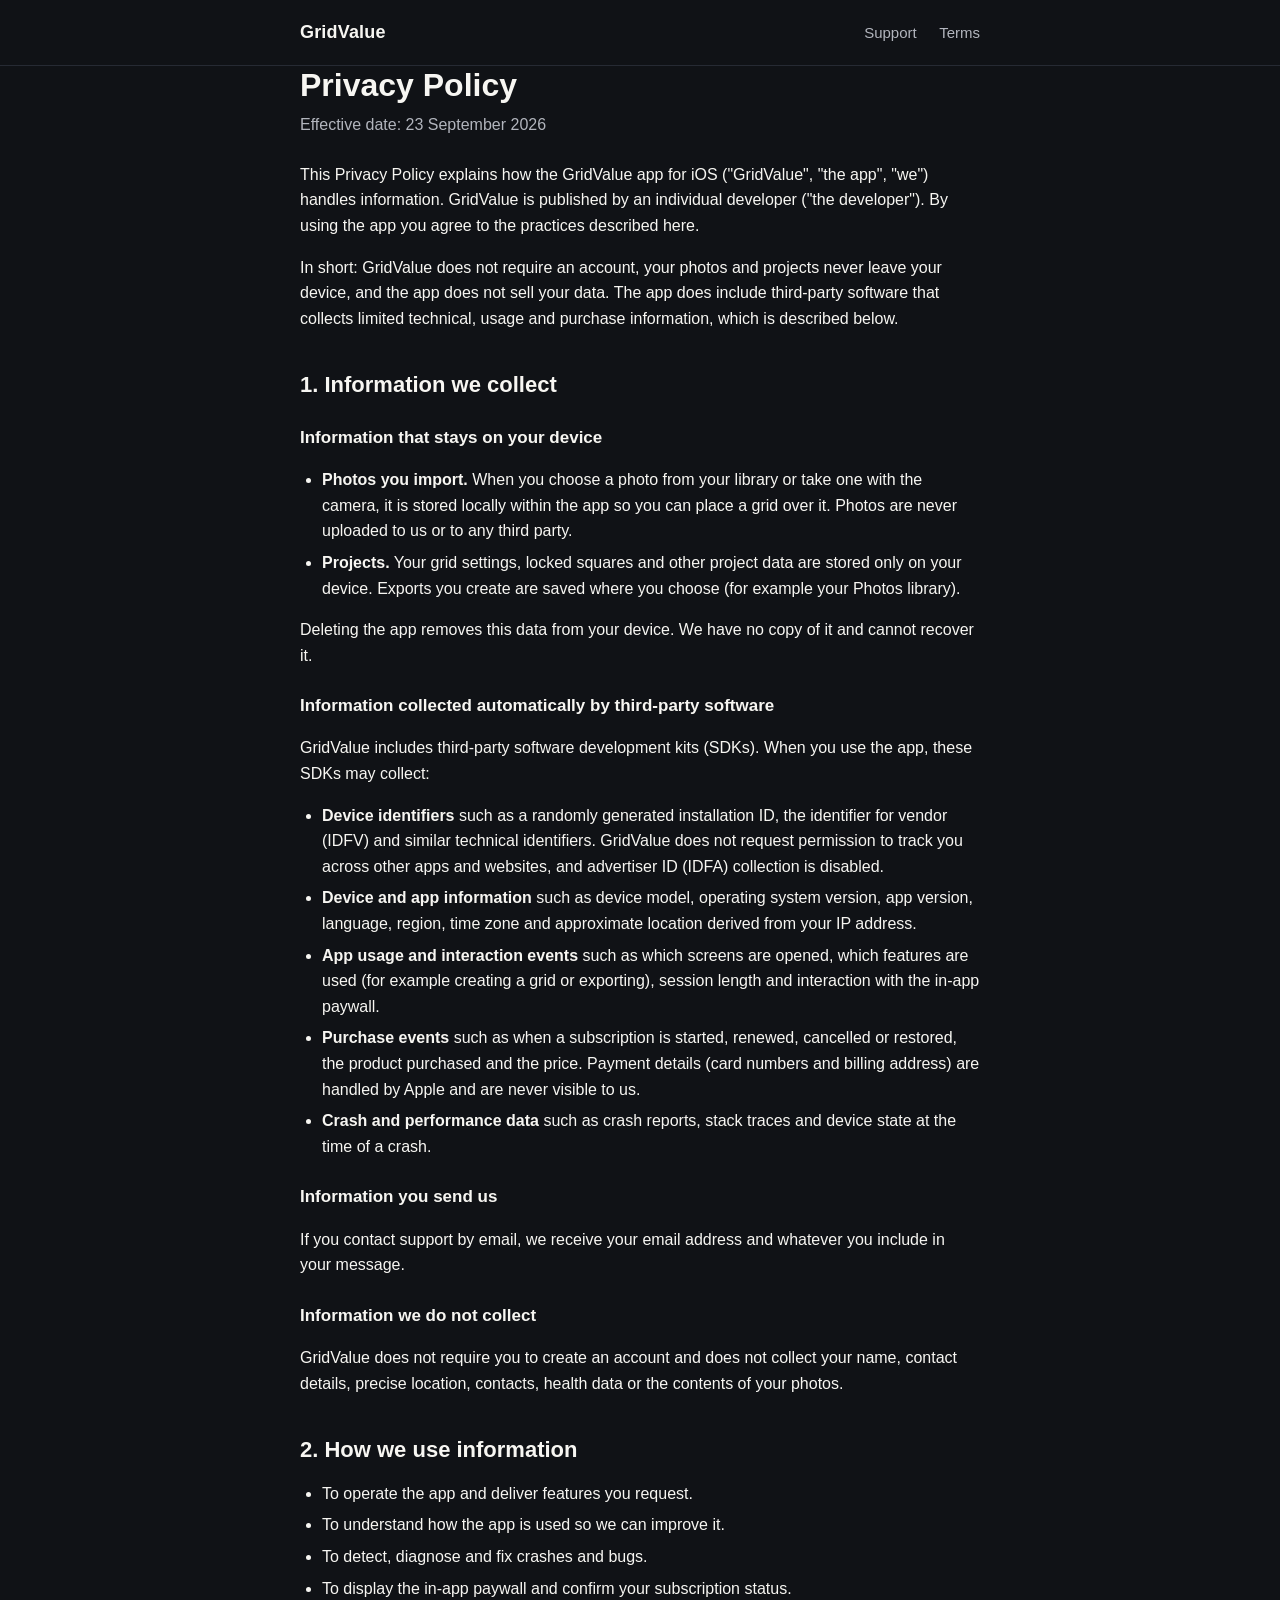
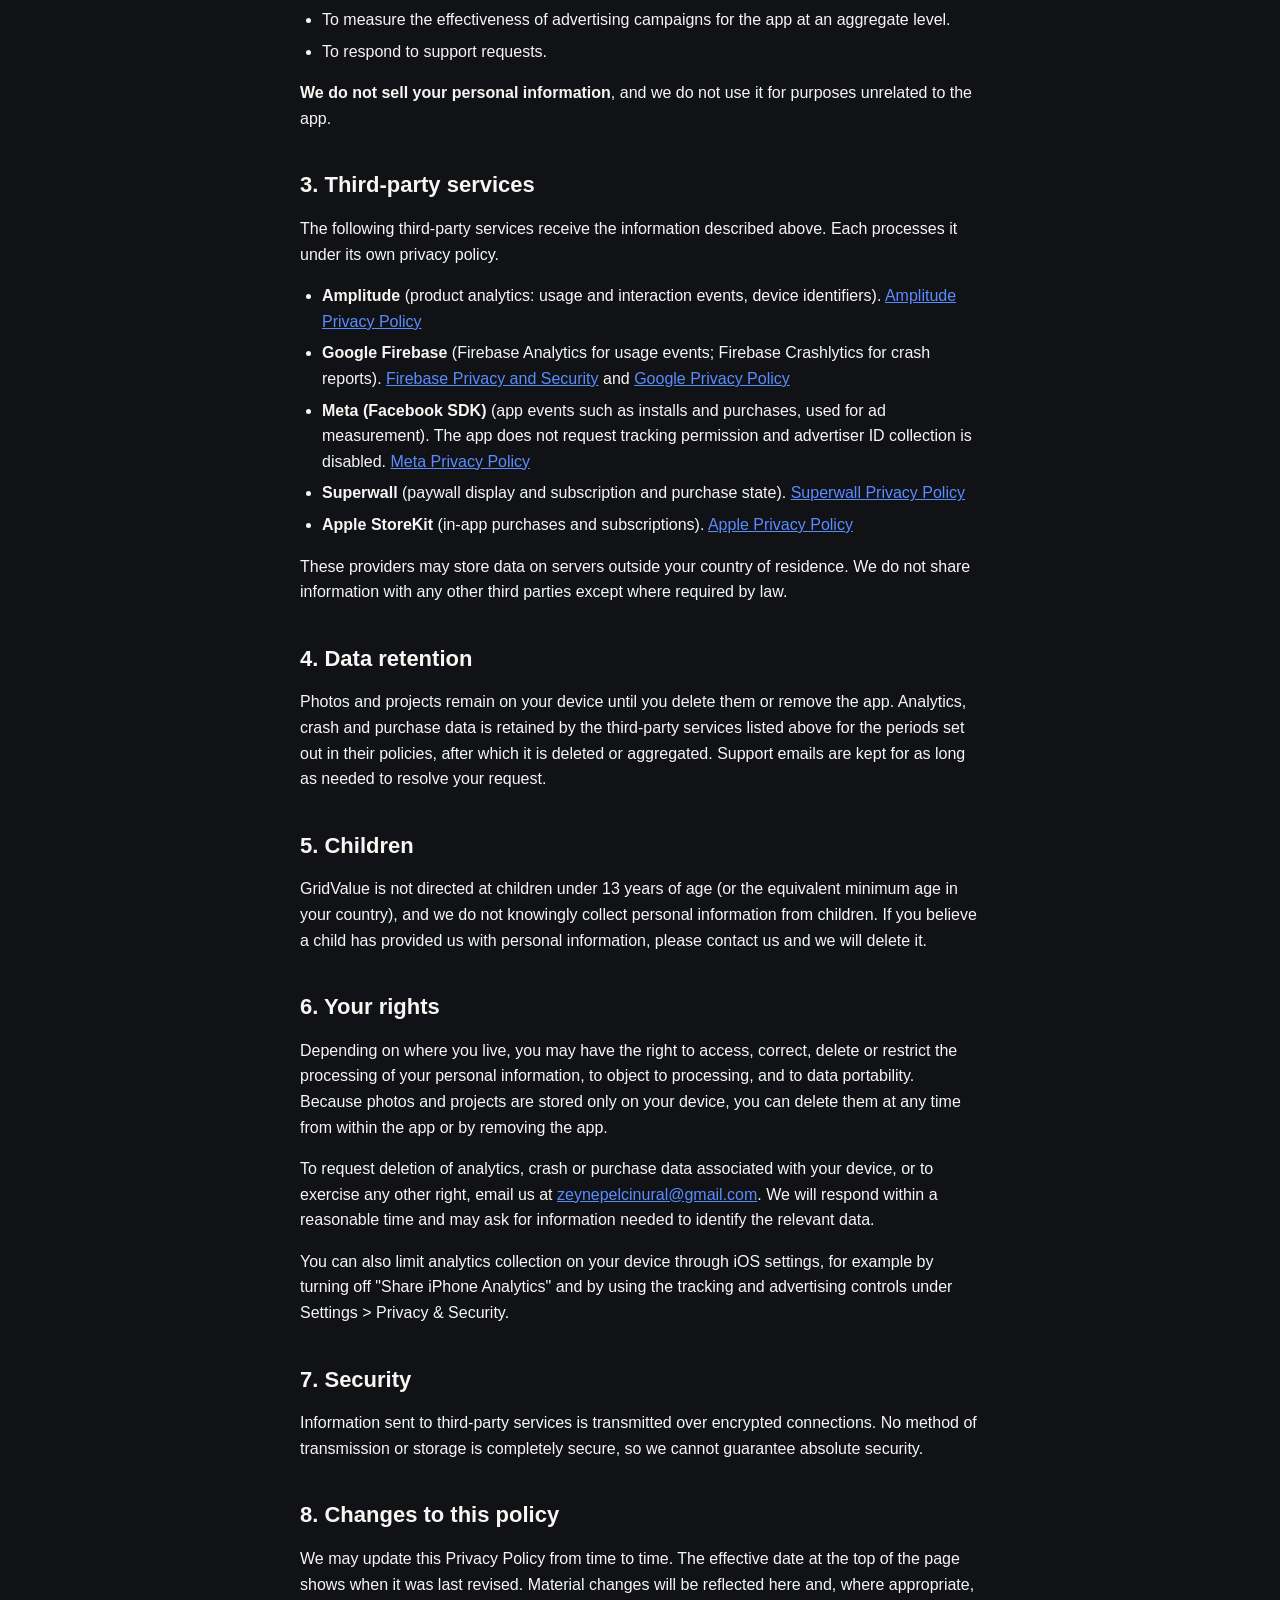
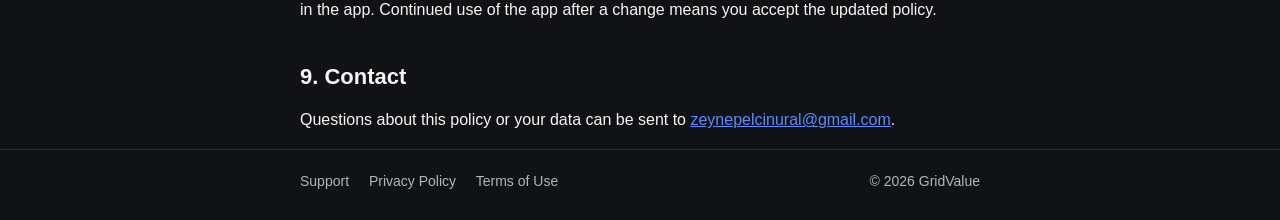
==== privacy.html @ 24b01eb4 "bug fixes and improvements" ====
<!DOCTYPE html>
<html lang="en">
<head>
  <meta charset="utf-8">
  <meta name="viewport" content="width=device-width, initial-scale=1">
  <title>GridValue · Privacy Policy</title>
  <meta name="description" content="Privacy Policy for the GridValue iOS app.">
  <link rel="stylesheet" href="styles.css">
</head>
<body>
  <header class="site">
    <div class="wrap">
      <a class="wordmark" href="index.html">GridValue</a>
      <nav>
        <a href="index.html">Support</a>
        <a href="terms.html">Terms</a>
      </nav>
    </div>
  </header>

  <main class="wrap">
    <h1>Privacy Policy</h1>
    <p class="meta">Effective date: 23 September 2026</p>

    <p>This Privacy Policy explains how the GridValue app for iOS ("GridValue", "the app", "we") handles information. GridValue is published by an individual developer ("the developer"). By using the app you agree to the practices described here.</p>

    <p>In short: GridValue does not require an account, your photos and projects never leave your device, and the app does not sell your data. The app does include third-party software that collects limited technical, usage and purchase information, which is described below.</p>

    <h2 id="collected">1. Information we collect</h2>

    <h3>Information that stays on your device</h3>
    <ul>
      <li><strong>Photos you import.</strong> When you choose a photo from your library or take one with the camera, it is stored locally within the app so you can place a grid over it. Photos are never uploaded to us or to any third party.</li>
      <li><strong>Projects.</strong> Your grid settings, locked squares and other project data are stored only on your device. Exports you create are saved where you choose (for example your Photos library).</li>
    </ul>
    <p>Deleting the app removes this data from your device. We have no copy of it and cannot recover it.</p>

    <h3>Information collected automatically by third-party software</h3>
    <p>GridValue includes third-party software development kits (SDKs). When you use the app, these SDKs may collect:</p>
    <ul>
      <li><strong>Device identifiers</strong> such as a randomly generated installation ID, the identifier for vendor (IDFV) and similar technical identifiers. GridValue does not request permission to track you across other apps and websites, and advertiser ID (IDFA) collection is disabled.</li>
      <li><strong>Device and app information</strong> such as device model, operating system version, app version, language, region, time zone and approximate location derived from your IP address.</li>
      <li><strong>App usage and interaction events</strong> such as which screens are opened, which features are used (for example creating a grid or exporting), session length and interaction with the in-app paywall.</li>
      <li><strong>Purchase events</strong> such as when a subscription is started, renewed, cancelled or restored, the product purchased and the price. Payment details (card numbers and billing address) are handled by Apple and are never visible to us.</li>
      <li><strong>Crash and performance data</strong> such as crash reports, stack traces and device state at the time of a crash.</li>
    </ul>

    <h3>Information you send us</h3>
    <p>If you contact support by email, we receive your email address and whatever you include in your message.</p>

    <h3>Information we do not collect</h3>
    <p>GridValue does not require you to create an account and does not collect your name, contact details, precise location, contacts, health data or the contents of your photos.</p>

    <h2 id="use">2. How we use information</h2>
    <ul>
      <li>To operate the app and deliver features you request.</li>
      <li>To understand how the app is used so we can improve it.</li>
      <li>To detect, diagnose and fix crashes and bugs.</li>
      <li>To display the in-app paywall and confirm your subscription status.</li>
      <li>To measure the effectiveness of advertising campaigns for the app at an aggregate level.</li>
      <li>To respond to support requests.</li>
    </ul>
    <p><strong>We do not sell your personal information</strong>, and we do not use it for purposes unrelated to the app.</p>

    <h2 id="third-parties">3. Third-party services</h2>
    <p>The following third-party services receive the information described above. Each processes it under its own privacy policy.</p>
    <ul>
      <li><strong>Amplitude</strong> (product analytics: usage and interaction events, device identifiers). <a href="https://amplitude.com/privacy" rel="noopener">Amplitude Privacy Policy</a></li>
      <li><strong>Google Firebase</strong> (Firebase Analytics for usage events; Firebase Crashlytics for crash reports). <a href="https://firebase.google.com/support/privacy" rel="noopener">Firebase Privacy and Security</a> and <a href="https://policies.google.com/privacy" rel="noopener">Google Privacy Policy</a></li>
      <li><strong>Meta (Facebook SDK)</strong> (app events such as installs and purchases, used for ad measurement). The app does not request tracking permission and advertiser ID collection is disabled. <a href="https://www.facebook.com/privacy/policy/" rel="noopener">Meta Privacy Policy</a></li>
      <li><strong>Superwall</strong> (paywall display and subscription and purchase state). <a href="https://superwall.com/privacy" rel="noopener">Superwall Privacy Policy</a></li>
      <li><strong>Apple StoreKit</strong> (in-app purchases and subscriptions). <a href="https://www.apple.com/legal/privacy/" rel="noopener">Apple Privacy Policy</a></li>
    </ul>
    <p>These providers may store data on servers outside your country of residence. We do not share information with any other third parties except where required by law.</p>

    <h2 id="retention">4. Data retention</h2>
    <p>Photos and projects remain on your device until you delete them or remove the app. Analytics, crash and purchase data is retained by the third-party services listed above for the periods set out in their policies, after which it is deleted or aggregated. Support emails are kept for as long as needed to resolve your request.</p>

    <h2 id="children">5. Children</h2>
    <p>GridValue is not directed at children under 13 years of age (or the equivalent minimum age in your country), and we do not knowingly collect personal information from children. If you believe a child has provided us with personal information, please contact us and we will delete it.</p>

    <h2 id="rights">6. Your rights</h2>
    <p>Depending on where you live, you may have the right to access, correct, delete or restrict the processing of your personal information, to object to processing, and to data portability. Because photos and projects are stored only on your device, you can delete them at any time from within the app or by removing the app.</p>
    <p>To request deletion of analytics, crash or purchase data associated with your device, or to exercise any other right, email us at <a href="mailto:zeynepelcinural@gmail.com?subject=GridValue%20privacy%20request">zeynepelcinural@gmail.com</a>. We will respond within a reasonable time and may ask for information needed to identify the relevant data.</p>
    <p>You can also limit analytics collection on your device through iOS settings, for example by turning off "Share iPhone Analytics" and by using the tracking and advertising controls under Settings &gt; Privacy &amp; Security.</p>

    <h2 id="security">7. Security</h2>
    <p>Information sent to third-party services is transmitted over encrypted connections. No method of transmission or storage is completely secure, so we cannot guarantee absolute security.</p>

    <h2 id="changes">8. Changes to this policy</h2>
    <p>We may update this Privacy Policy from time to time. The effective date at the top of the page shows when it was last revised. Material changes will be reflected here and, where appropriate, in the app. Continued use of the app after a change means you accept the updated policy.</p>

    <h2 id="contact">9. Contact</h2>
    <p>Questions about this policy or your data can be sent to <a href="mailto:zeynepelcinural@gmail.com?subject=GridValue%20privacy">zeynepelcinural@gmail.com</a>.</p>
  </main>

  <footer class="site">
    <div class="wrap">
      <div>
        <a href="index.html">Support</a>
        <a href="privacy.html">Privacy Policy</a>
        <a href="terms.html">Terms of Use</a>
      </div>
      <div>&copy; 2026 GridValue</div>
    </div>
  </footer>
</body>
</html>
---- styles.css ----
:root {
  --bg: #101216;
  --text: #F7F6F2;
  --muted: #B2B5BD;
  --accent: #5B8CFF;
  --line: #262A33;
}

* {
  box-sizing: border-box;
}

html {
  -webkit-text-size-adjust: 100%;
}

body {
  margin: 0;
  background: var(--bg);
  color: var(--text);
  font-family: -apple-system, BlinkMacSystemFont, "Segoe UI", Roboto, Helvetica, Arial, sans-serif;
  font-size: 16px;
  line-height: 1.6;
}

.wrap {
  max-width: 720px;
  margin: 0 auto;
  padding: 0 20px;
}

header.site {
  border-bottom: 1px solid var(--line);
}

header.site .wrap {
  display: flex;
  align-items: center;
  justify-content: space-between;
  padding-top: 18px;
  padding-bottom: 18px;
}

.wordmark {
  color: var(--text);
  text-decoration: none;
  font-weight: 700;
  font-size: 18px;
  letter-spacing: 0.01em;
}

.wordmark:hover {
  color: var(--accent);
}

header.site nav a {
  color: var(--muted);
  text-decoration: none;
  margin-left: 18px;
  font-size: 15px;
}

header.site nav a:hover {
  color: var(--accent);
}

main {
  padding: 32px 0 56px;
}

h1 {
  font-size: 32px;
  line-height: 1.2;
  margin: 0 0 8px;
}

h2 {
  font-size: 22px;
  line-height: 1.3;
  margin: 40px 0 12px;
}

h3 {
  font-size: 17px;
  margin: 24px 0 8px;
}

p, li {
  color: var(--text);
}

.meta {
  color: var(--muted);
  margin: 0 0 24px;
}

a {
  color: var(--accent);
}

a:hover {
  text-decoration: underline;
}

ul, ol {
  padding-left: 22px;
}

li + li {
  margin-top: 6px;
}

.faq details {
  border-top: 1px solid var(--line);
  padding: 12px 0;
}

.faq details:last-child {
  border-bottom: 1px solid var(--line);
}

.faq summary {
  cursor: pointer;
  font-weight: 600;
  list-style: none;
  display: flex;
  align-items: center;
  justify-content: space-between;
}

.faq summary::-webkit-details-marker {
  display: none;
}

.faq summary::after {
  content: "+";
  color: var(--muted);
  font-weight: 400;
  margin-left: 12px;
}

.faq details[open] summary::after {
  content: "\2212";
}

.faq details p, .faq details ol {
  color: var(--muted);
  margin: 10px 0 0;
}

.card {
  border: 1px solid var(--line);
  border-radius: 12px;
  padding: 18px 20px;
  margin: 16px 0;
}

.card p {
  margin: 0 0 8px;
}

.card p:last-child {
  margin-bottom: 0;
}

footer.site {
  border-top: 1px solid var(--line);
  color: var(--muted);
  font-size: 14px;
}

footer.site .wrap {
  display: flex;
  flex-wrap: wrap;
  gap: 8px 20px;
  align-items: center;
  justify-content: space-between;
  padding-top: 20px;
  padding-bottom: 28px;
}

footer.site a {
  color: var(--muted);
  text-decoration: none;
  margin-right: 16px;
}

footer.site a:last-child {
  margin-right: 0;
}

footer.site a:hover {
  color: var(--accent);
}

@media (max-width: 480px) {
  h1 {
    font-size: 26px;
  }

  h2 {
    font-size: 20px;
  }

  header.site nav a {
    margin-left: 12px;
    font-size: 14px;
  }

  main {
    padding-top: 24px;
  }
}
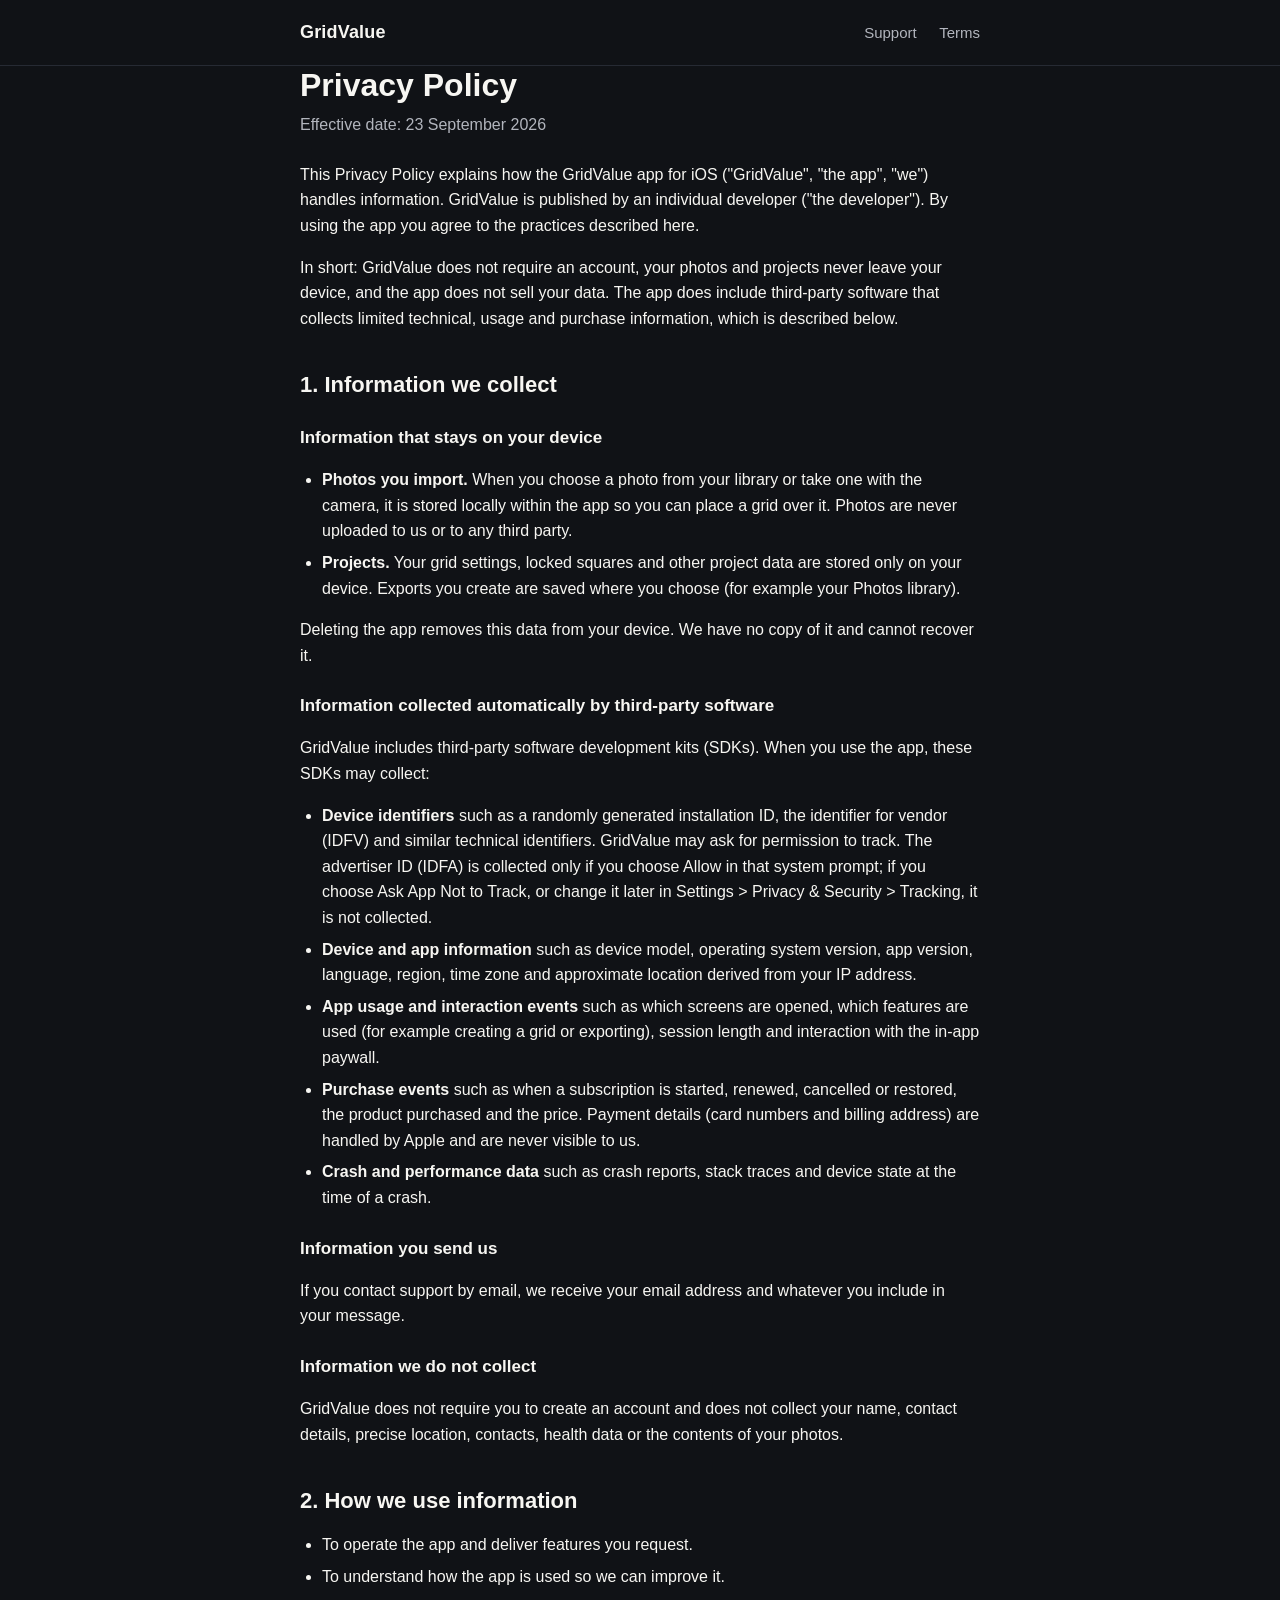
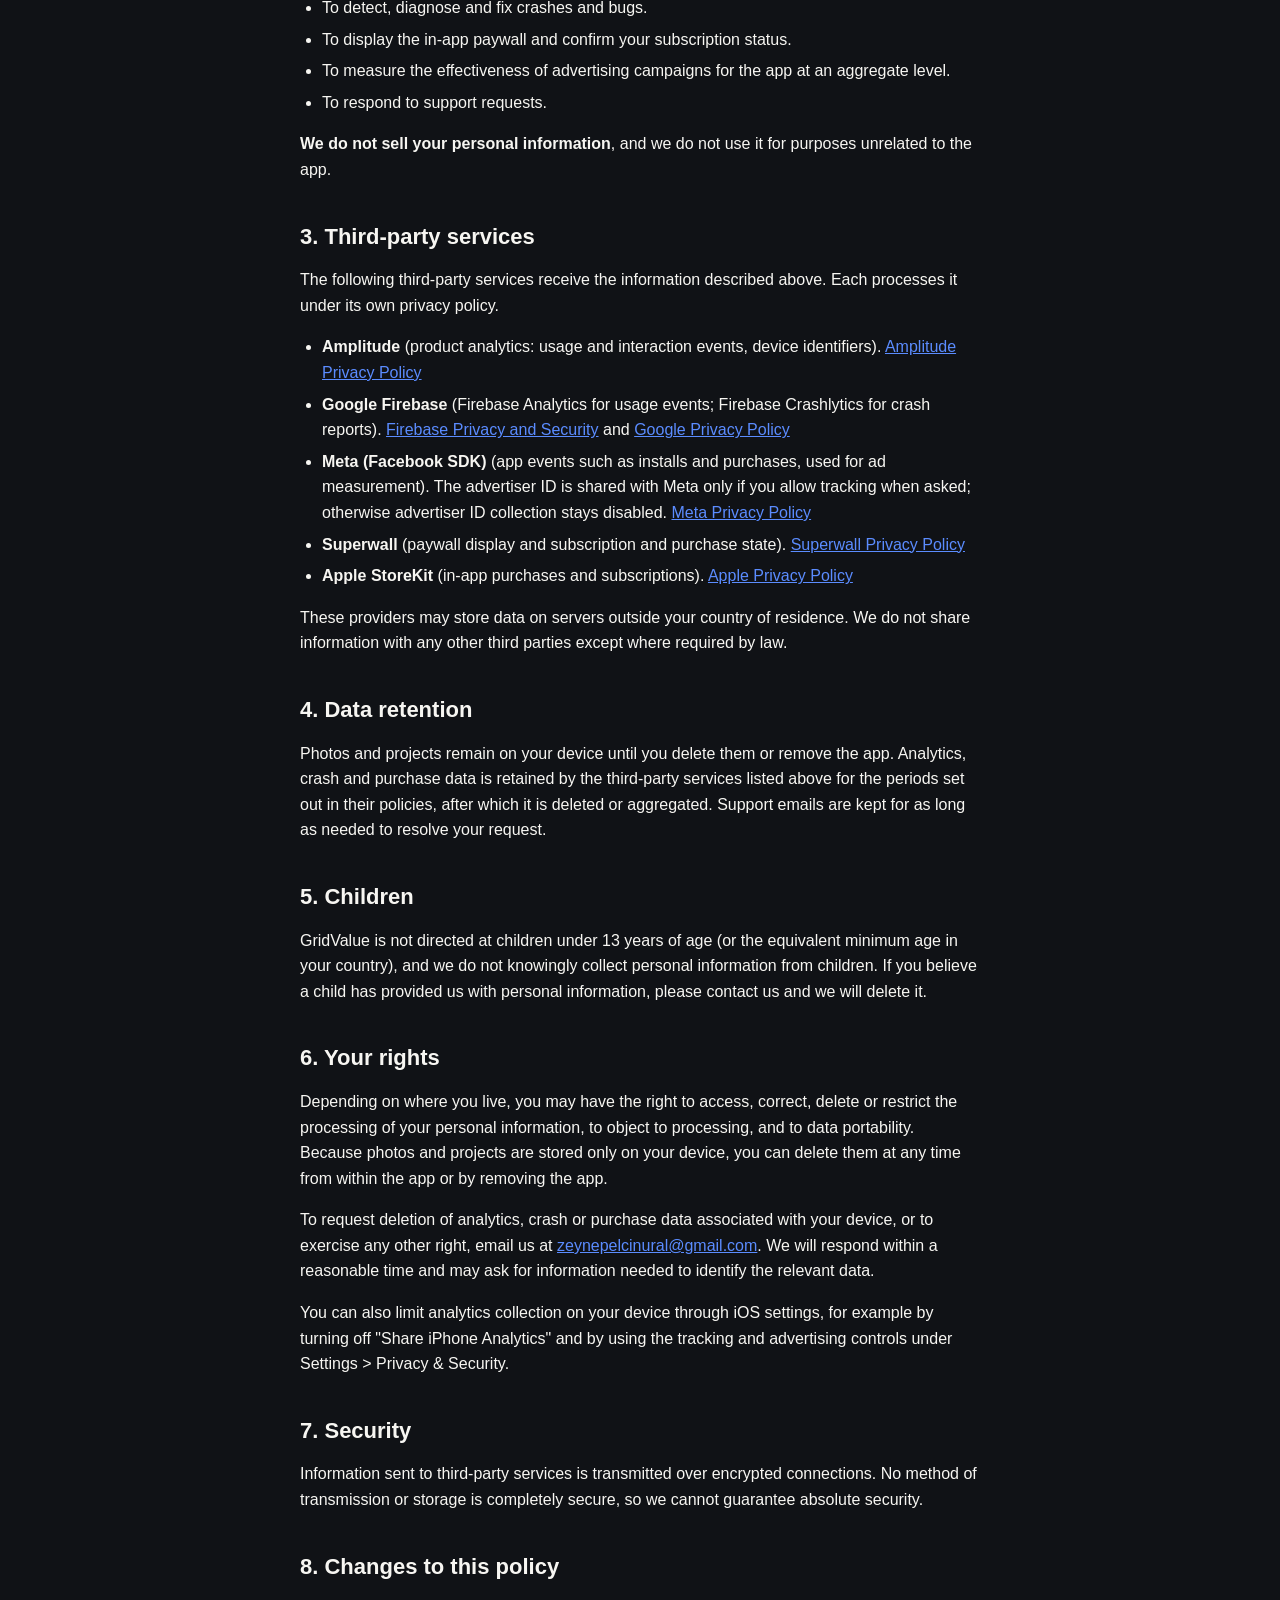
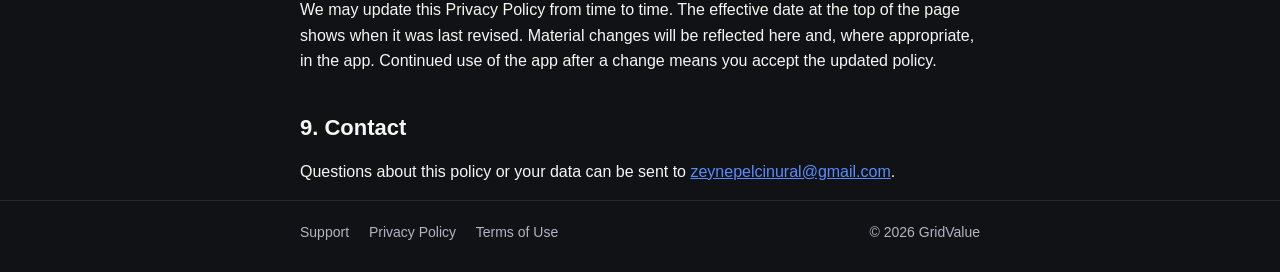
==== commit 816d28f9: "bug fixes and improvements" ====
--- a/privacy.html
+++ b/privacy.html
@@ -38,7 +38,7 @@
     <h3>Information collected automatically by third-party software</h3>
     <p>GridValue includes third-party software development kits (SDKs). When you use the app, these SDKs may collect:</p>
     <ul>
-      <li><strong>Device identifiers</strong> such as a randomly generated installation ID, the identifier for vendor (IDFV) and similar technical identifiers. GridValue does not request permission to track you across other apps and websites, and advertiser ID (IDFA) collection is disabled.</li>
+      <li><strong>Device identifiers</strong> such as a randomly generated installation ID, the identifier for vendor (IDFV) and similar technical identifiers. GridValue may ask for permission to track. The advertiser ID (IDFA) is collected only if you choose Allow in that system prompt; if you choose Ask App Not to Track, or change it later in Settings &gt; Privacy &amp; Security &gt; Tracking, it is not collected.</li>
       <li><strong>Device and app information</strong> such as device model, operating system version, app version, language, region, time zone and approximate location derived from your IP address.</li>
       <li><strong>App usage and interaction events</strong> such as which screens are opened, which features are used (for example creating a grid or exporting), session length and interaction with the in-app paywall.</li>
       <li><strong>Purchase events</strong> such as when a subscription is started, renewed, cancelled or restored, the product purchased and the price. Payment details (card numbers and billing address) are handled by Apple and are never visible to us.</li>
@@ -67,7 +67,7 @@
     <ul>
       <li><strong>Amplitude</strong> (product analytics: usage and interaction events, device identifiers). <a href="https://amplitude.com/privacy" rel="noopener">Amplitude Privacy Policy</a></li>
       <li><strong>Google Firebase</strong> (Firebase Analytics for usage events; Firebase Crashlytics for crash reports). <a href="https://firebase.google.com/support/privacy" rel="noopener">Firebase Privacy and Security</a> and <a href="https://policies.google.com/privacy" rel="noopener">Google Privacy Policy</a></li>
-      <li><strong>Meta (Facebook SDK)</strong> (app events such as installs and purchases, used for ad measurement). The app does not request tracking permission and advertiser ID collection is disabled. <a href="https://www.facebook.com/privacy/policy/" rel="noopener">Meta Privacy Policy</a></li>
+      <li><strong>Meta (Facebook SDK)</strong> (app events such as installs and purchases, used for ad measurement). The advertiser ID is shared with Meta only if you allow tracking when asked; otherwise advertiser ID collection stays disabled. <a href="https://www.facebook.com/privacy/policy/" rel="noopener">Meta Privacy Policy</a></li>
       <li><strong>Superwall</strong> (paywall display and subscription and purchase state). <a href="https://superwall.com/privacy" rel="noopener">Superwall Privacy Policy</a></li>
       <li><strong>Apple StoreKit</strong> (in-app purchases and subscriptions). <a href="https://www.apple.com/legal/privacy/" rel="noopener">Apple Privacy Policy</a></li>
     </ul>
